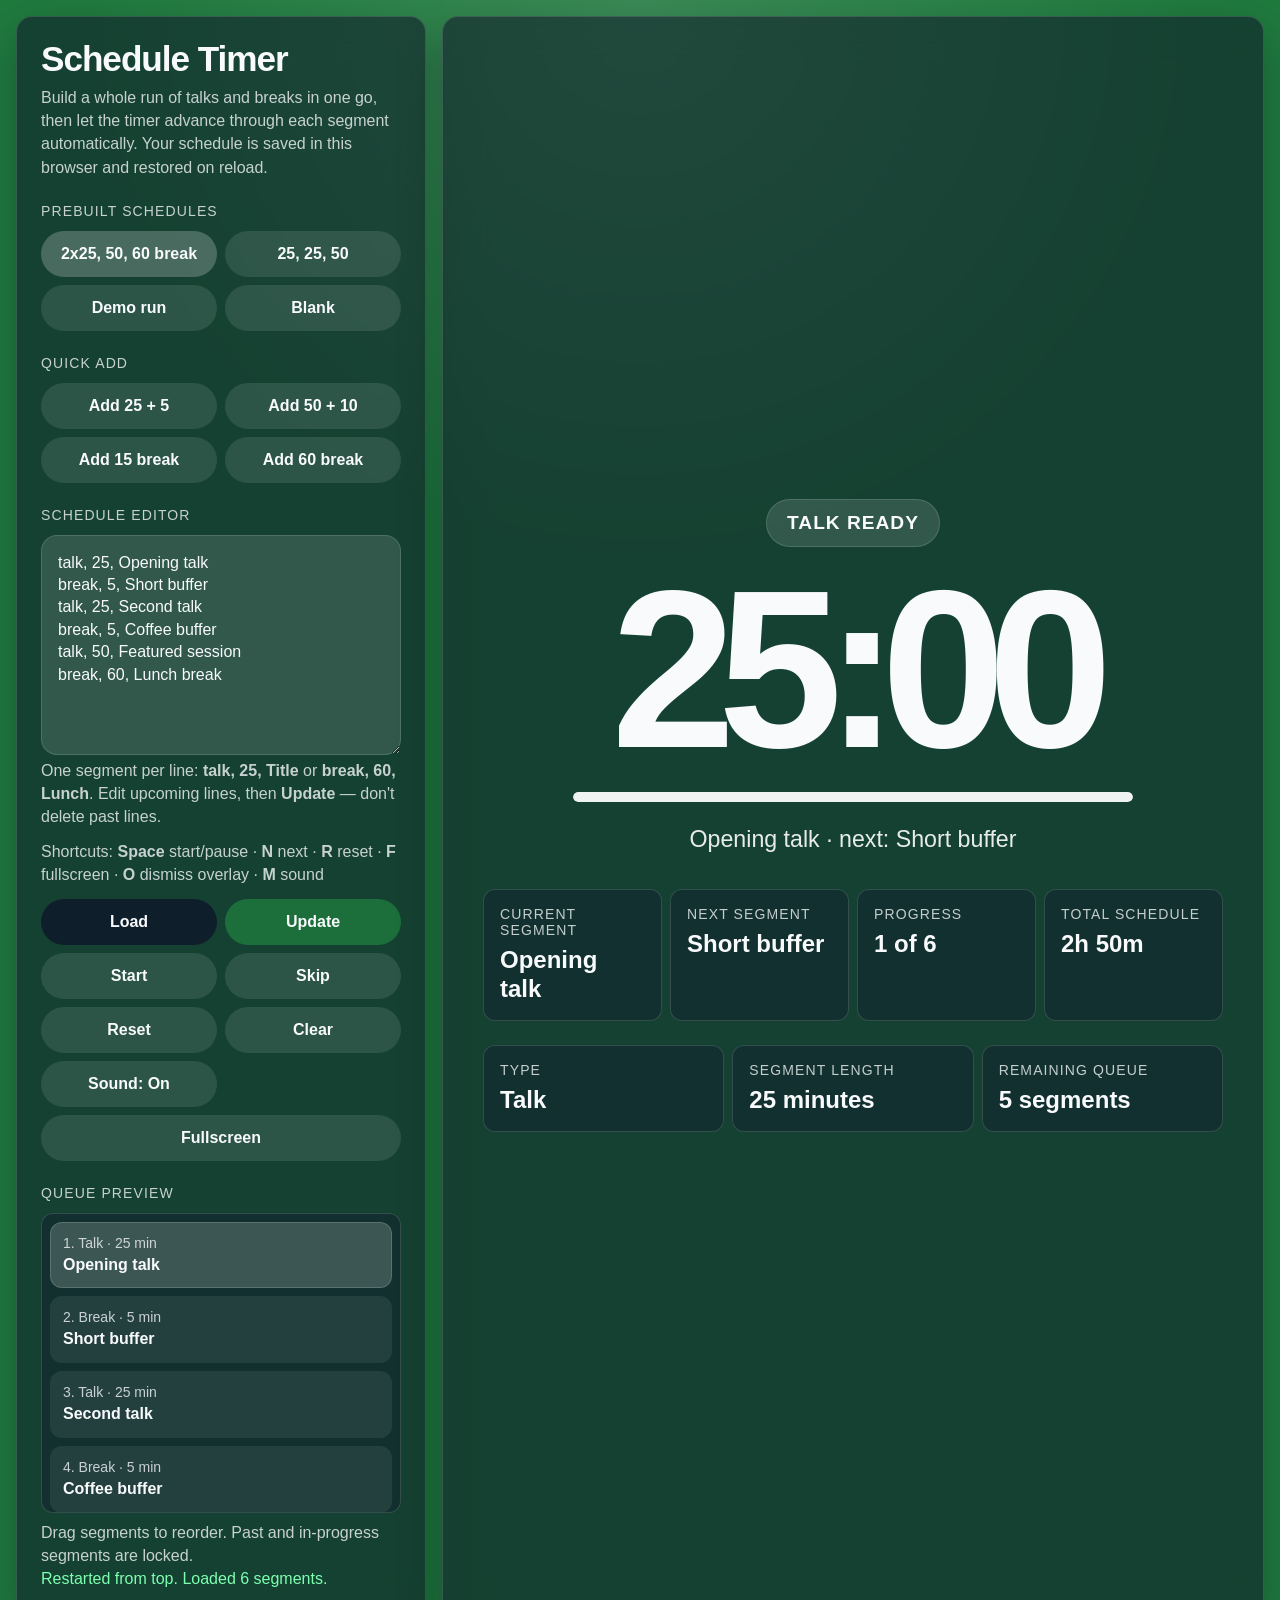
==== archive/conference_timer_v19.html @ fa5842e4 "Fix WRAP IT UP overlay re-popping after dismiss; version v19 Dismissing the WRAP IT UP overlay used " ====
<!DOCTYPE html>
<html lang="en">
<head>
  <meta charset="UTF-8" />
  <meta name="viewport" content="width=device-width, initial-scale=1.0" />
  <meta name="color-scheme" content="dark" />
  <meta name="description" content="A conference session timer: build a run of talks and breaks, then let the countdown advance through each segment automatically." />
  <title>Conference Session Timer</title>
  <link href="https://api.fontshare.com/v2/css?f[]=satoshi@400,500,700,900&display=swap" rel="stylesheet">
  <style>
:root {
  --text-xs: clamp(0.75rem, 0.7rem + 0.25vw, 0.875rem);
  --text-sm: clamp(0.875rem, 0.8rem + 0.35vw, 1rem);
  --text-base: clamp(1rem, 0.95rem + 0.25vw, 1.125rem);
  --text-lg: clamp(1.125rem, 1rem + 0.75vw, 1.5rem);
  --text-xl: clamp(1.5rem, 1.2rem + 1.25vw, 2.25rem);
  --space-1: 0.25rem;
  --space-2: 0.5rem;
  --space-3: 0.75rem;
  --space-4: 1rem;
  --space-5: 1.25rem;
  --space-6: 1.5rem;
  --space-8: 2rem;
  --space-10: 2.5rem;
  --space-12: 3rem;
  --radius-md: 0.75rem;
  --radius-lg: 1rem;
  --radius-full: 9999px;
  --font-body: 'Satoshi', 'Inter', sans-serif;
  --line: rgba(255,255,255,0.14);
  --glass: rgba(15,23,42,0.38);
  --glass-strong: rgba(15,23,42,0.56);
  --text: #f8fafc;
  --muted: rgba(248,250,252,0.78);
  --green: #1f7a3e;
  --yellow: #d8a413;
  --orange: #d96b19;
  --red: #ba1e28;
  --transition: 180ms cubic-bezier(0.16, 1, 0.3, 1);
  --shadow: 0 18px 45px rgba(2, 6, 23, 0.28);
}

* { box-sizing: border-box; }
html, body { margin: 0; min-height: 100%; }
body {
  min-height: 100dvh;
  font-family: var(--font-body);
  color: var(--text);
  background: var(--green);
  transition: background 400ms ease;
  padding: var(--space-4);
}

body.phase-green  { background: radial-gradient(circle at top, rgba(255,255,255,0.12), transparent 32%), var(--green); }
body.phase-yellow { background: radial-gradient(circle at top, rgba(255,255,255,0.12), transparent 32%), var(--yellow); }
body.phase-orange { background: radial-gradient(circle at top, rgba(255,255,255,0.12), transparent 32%), var(--orange); }
body.phase-red    { background: radial-gradient(circle at top, rgba(255,255,255,0.12), transparent 32%), var(--red); }
body.phase-blink-a { background: var(--red); }
body.phase-blink-b { background: var(--yellow); }

.app {
  width: min(1280px, 100%);
  margin: 0 auto;
  display: grid;
  grid-template-columns: 410px 1fr;
  gap: var(--space-4);
  min-height: calc(100dvh - 2rem);
}

.panel,
.display {
  background: var(--glass-strong);
  border: 1px solid var(--line);
  border-radius: var(--radius-lg);
  box-shadow: var(--shadow);
  backdrop-filter: blur(18px);
}

.panel {
  padding: var(--space-6);
  display: flex;
  flex-direction: column;
  gap: var(--space-6);
  overflow-y: auto;
}

h1 {
  margin: 0 0 var(--space-2);
  font-size: var(--text-xl);
  line-height: 1.05;
  font-weight: 900;
  letter-spacing: -0.03em;
}

.intro, .hint, .helper {
  margin: 0;
  font-size: var(--text-sm);
  color: var(--muted);
  line-height: 1.45;
}

#validationMessage.success { color: #7dffb0; }
#validationMessage.error   { color: #ff9d9d; }

.section-label {
  margin: 0 0 var(--space-3);
  font-size: var(--text-xs);
  text-transform: uppercase;
  letter-spacing: 0.08em;
  color: var(--muted);
}

.preset-grid, .button-grid, .quick-grid,
.meta-grid, .summary-grid { display: grid; gap: var(--space-2); }

.preset-grid, .button-grid, .quick-grid {
  grid-template-columns: repeat(2, minmax(0, 1fr));
}

button, textarea, input, select { font: inherit; color: var(--text); }

button {
  min-height: 46px;
  border-radius: var(--radius-full);
  border: 0;
  padding: 0 var(--space-4);
  background: rgba(255,255,255,0.1);
  font-size: var(--text-sm);
  font-weight: 700;
  cursor: pointer;
  transition: transform var(--transition), background var(--transition), opacity var(--transition);
}

button:hover  { transform: translateY(-1px); }
button.active { background: rgba(255,255,255,0.22); }
button.primary { background: rgba(15,23,42,0.82); }
button.update { background: rgba(31, 122, 62, 0.8); }
button.update:hover { background: rgba(31, 122, 62, 1); }
button.wide   { grid-column: 1 / -1; }

textarea {
  width: 100%;
  min-height: 220px;
  border-radius: var(--radius-lg);
  border: 1px solid rgba(255,255,255,0.14);
  background: rgba(255,255,255,0.12);
  padding: var(--space-4);
  resize: vertical;
  line-height: 1.4;
}

.display {
  padding: clamp(var(--space-6), 4vw, var(--space-10));
  display: grid;
  align-items: center;
  position: relative;
  overflow: hidden;
}

.display-inner {
  width: 100%;
  display: grid;
  gap: var(--space-6);
  justify-items: center;
  text-align: center;
  position: relative;
}

.status-pill {
  min-height: 48px;
  display: inline-flex;
  align-items: center;
  justify-content: center;
  padding: 0 var(--space-5);
  border-radius: var(--radius-full);
  border: 1px solid rgba(255,255,255,0.14);
  background: rgba(255,255,255,0.12);
  font-size: clamp(1rem, 1vw + 0.9rem, 1.2rem);
  font-weight: 700;
  text-transform: uppercase;
  letter-spacing: 0.05em;
  transition: opacity 180ms ease;
}

.time {
  margin: 0;
  font-size: clamp(5rem, 18vw, 14rem);
  line-height: 0.88;
  letter-spacing: -0.08em;
  font-weight: 900;
  font-variant-numeric: tabular-nums lining-nums;
}

.progress-bar {
  width: min(560px, 100%);
  height: 10px;
  border-radius: var(--radius-full);
  background: rgba(255,255,255,0.14);
  overflow: hidden;
}

.progress-fill {
  height: 100%;
  width: 100%;
  border-radius: var(--radius-full);
  background: rgba(255,255,255,0.92);
  transition: width 500ms linear;
}

.subline {
  font-size: clamp(1rem, 1.2vw + 0.9rem, 1.45rem);
  color: rgba(255,255,255,0.9);
  transition: opacity 180ms ease;
}

.summary-grid {
  width: 100%;
  grid-template-columns: repeat(4, minmax(0, 1fr));
  margin-top: var(--space-3);
  transition: opacity 180ms ease;
}

.summary-card, .meta-card, .schedule-list {
  background: var(--glass);
  border: 1px solid var(--line);
  border-radius: var(--radius-md);
}

.summary-card, .meta-card {
  padding: var(--space-4);
  text-align: left;
}

.summary-card span, .meta-card span {
  display: block;
  margin-bottom: var(--space-2);
  font-size: var(--text-xs);
  text-transform: uppercase;
  letter-spacing: 0.08em;
  color: var(--muted);
}

.summary-card strong, .meta-card strong {
  display: block;
  font-size: var(--text-lg);
  line-height: 1.2;
}

.schedule-list {
  max-height: 300px;
  overflow: auto;
  padding: var(--space-2);
  display: grid;
  gap: var(--space-2);
}

.schedule-row {
  border-radius: var(--radius-md);
  padding: var(--space-3);
  display: grid;
  gap: var(--space-1);
  background: rgba(255,255,255,0.08);
  border: 1px solid transparent;
  text-align: left;
}

.schedule-row.active {
  background: rgba(255,255,255,0.18);
  border-color: rgba(255,255,255,0.16);
}

.schedule-row small  { color: var(--muted); font-size: var(--text-xs); }
.schedule-row strong { font-size: var(--text-sm); line-height: 1.3; }

.schedule-row[draggable] { cursor: grab; }
.schedule-row[draggable]:active { cursor: grabbing; }
.schedule-row.dragging { opacity: 0.4; }
.schedule-row.drag-over-top { border-top: 2px solid rgba(255,255,255,0.85); }
.schedule-row.drag-over-bottom { border-bottom: 2px solid rgba(255,255,255,0.85); }

.meta-grid {
  width: 100%;
  grid-template-columns: repeat(3, minmax(0, 1fr));
  transition: opacity 180ms ease;
}

/* ── Wrap overlay ── */
.wrap-overlay {
  position: fixed;
  inset: 0;
  z-index: 9999;
  display: grid;
  place-items: center;
  padding: 2rem;
  background: var(--red);
  opacity: 0;
  pointer-events: none;
  transform: scale(0.98);
  transition: opacity 180ms ease, transform 180ms ease, background 180ms ease;
}

.wrap-overlay.visible {
  opacity: 1;
  pointer-events: auto;
  transform: scale(1);
}

.wrap-overlay-inner {
  text-align: center;
  max-width: 100%;
  display: flex;
  flex-direction: column;
  align-items: center;
  gap: 1.5rem;
}

.wrap-title {
  font-size: clamp(6rem, 18vw, 24rem);
  line-height: 0.9;
  font-weight: 900;
  letter-spacing: -0.08em;
  text-transform: uppercase;
  color: #fff;
  -webkit-text-stroke: 8px rgba(0, 0, 0, 0.35);
  text-shadow:
    0 4px 0 rgba(0, 0, 0, 0.25),
    0 0 20px rgba(0, 0, 0, 0.2),
    0 0 60px rgba(0, 0, 0, 0.2);
}

.wrap-timer {
  font-size: clamp(4rem, 12vw, 10rem);
  line-height: 0.9;
  font-weight: 900;
  letter-spacing: -0.08em;
  font-variant-numeric: tabular-nums lining-nums;
  color: rgba(255,255,255,0.92);
  text-shadow: 0 2px 0 rgba(0,0,0,0.2), 0 0 30px rgba(0,0,0,0.15);
}

.wrap-dismiss {
  font-size: clamp(0.9rem, 1.5vw, 1.2rem);
  font-weight: 700;
  letter-spacing: 0.06em;
  text-transform: uppercase;
  color: rgba(255,255,255,0.6);
}

body.wrap-mode .panel,
body.wrap-mode .status-pill,
body.wrap-mode .subline,
body.wrap-mode .summary-grid,
body.wrap-mode .meta-grid {
  opacity: 0.06;
  pointer-events: none;
  transition: opacity 180ms ease;
}

body.wrap-mode .time,
body.wrap-mode .progress-bar {
  opacity: 0.06;
  transition: opacity 180ms ease;
}

/* Wide screens: display as the hero on the left; controls become a spacious
   two-column card grid on the right, fixed to the viewport height so the
   main window never scrolls. */
@media (min-width: 1500px) {
  body { padding: var(--space-3); }

  .app {
    width: min(1920px, 100%);
    height: calc(100dvh - 1.5rem);
    grid-template-columns: 0.85fr 1.15fr;
    grid-template-areas: "display panel";
  }

  .display {
    grid-area: display;
    align-content: center;
  }

  .panel {
    grid-area: panel;
    display: grid;
    grid-template-columns: repeat(2, minmax(0, 1fr));
    grid-template-areas:
      "header  header"
      "presets editor"
      "quick   editor"
      "queue   editor";
    gap: var(--space-4) var(--space-6);
    align-items: stretch;
    padding: var(--space-5);
    overflow-y: auto;
  }

  .panel > section {
    background: var(--glass);
    border: 1px solid var(--line);
    border-radius: var(--radius-md);
    padding: var(--space-4) var(--space-5);
  }

  .panel .section-label { margin-bottom: var(--space-2); }

  .panel > section:nth-child(1) {
    grid-area: header;
    display: flex;
    align-items: center;
    gap: var(--space-8);
  }
  .panel > section:nth-child(1) h1 { margin: 0; white-space: nowrap; }
  .panel > section:nth-child(1) .intro { display: none; }

  .panel > section:nth-child(2) { grid-area: presets; }
  .panel > section:nth-child(3) { grid-area: quick; }

  .panel > section:nth-child(4) {
    grid-area: editor;
    display: flex;
    flex-direction: column;
  }
  .panel > section:nth-child(4) textarea { flex: 1; min-height: 90px; }
  .panel > section:nth-child(4) .button-grid { grid-template-columns: repeat(4, minmax(0, 1fr)); }
  .panel .button-grid button { padding: 0 var(--space-2); white-space: nowrap; min-height: 40px; }

  .panel > section:nth-child(5) {
    grid-area: queue;
    display: flex;
    flex-direction: column;
  }
  .panel > section:nth-child(5) .schedule-list { flex: 1; max-height: 260px; }
  .panel .schedule-row { padding: var(--space-2); }
}

@media (max-width: 1080px) {
  .app { grid-template-columns: 1fr; }
  .summary-grid, .meta-grid { grid-template-columns: 1fr; }
}

@media (max-width: 560px) {
  .preset-grid, .button-grid, .quick-grid { grid-template-columns: 1fr; }
  textarea { min-height: 180px; }
  .wrap-title { font-size: clamp(4rem, 22vw, 10rem); }
}

</style>
</head>
<body class="phase-green">
  <main class="app">
    <aside class="panel" aria-label="Schedule controls">
      <section>
        <h1>Schedule Timer</h1>
        <p class="intro">Build a whole run of talks and breaks in one go, then let the timer advance through each segment automatically. Your schedule is saved in this browser and restored on reload.</p>
      </section>

      <section>
        <p class="section-label">Prebuilt schedules</p>
        <div class="preset-grid">
          <button class="schedule-preset active" data-preset="sample">2x25, 50, 60 break</button>
          <button class="schedule-preset" data-preset="standard">25, 25, 50</button>
          <button class="schedule-preset" data-preset="short-demo">Demo run</button>
          <button class="schedule-preset" data-preset="blank">Blank</button>
        </div>
      </section>

      <section>
        <p class="section-label">Quick add</p>
        <div class="quick-grid">
          <button id="add25">Add 25 + 5</button>
          <button id="add50">Add 50 + 10</button>
          <button id="addBreak15">Add 15 break</button>
          <button id="addBreak60">Add 60 break</button>
        </div>
      </section>

      <section>
        <p class="section-label">Schedule editor</p>
        <textarea id="scheduleInput" spellcheck="false"></textarea>
        <p class="helper">
          One segment per line: <strong>talk, 25, Title</strong> or <strong>break, 60, Lunch</strong>. Edit upcoming lines, then <strong>Update</strong> — don't delete past lines.
        </p>
        <p class="helper" style="margin-top: var(--space-3);">
          Shortcuts: <strong>Space</strong> start/pause · <strong>N</strong> next · <strong>R</strong> reset · <strong>F</strong> fullscreen · <strong>O</strong> dismiss overlay · <strong>M</strong> sound
        </p>
        <div class="button-grid" style="margin-top: var(--space-3);">
          <button id="loadSchedule" class="primary">Load</button>
          <button id="updateLive" class="update">Update</button>
          <button id="startPause">Start</button>
          <button id="skip">Skip</button>
          <button id="reset">Reset</button>
          <button id="clearSchedule">Clear</button>
          <button id="soundToggle">Sound: On</button>
          <button id="fullscreen" class="wide">Fullscreen</button>
        </div>
      </section>

      <section>
        <p class="section-label">Queue preview</p>
        <div id="scheduleList" class="schedule-list"></div>
        <p class="helper" style="margin-top: var(--space-2);">Drag segments to reorder. Past and in-progress segments are locked.</p>
        <p id="validationMessage" class="hint">Schedule loaded.</p>
      </section>
    </aside>

    <section class="display" aria-label="Main countdown display">
      <div class="display-inner">
        <div id="statusPill" class="status-pill">Talk ready</div>
        <p id="timeLeft" class="time" aria-live="off">25:00</p>
        <div class="progress-bar" aria-hidden="true"><div id="progressFill" class="progress-fill"></div></div>
        <div id="subline" class="subline">Opening talk · next: Short buffer</div>

        <div class="summary-grid">
          <article class="summary-card">
            <span>Current segment</span>
            <strong id="currentSegment">Opening talk</strong>
          </article>
          <article class="summary-card">
            <span>Next segment</span>
            <strong id="nextSegment">Short buffer</strong>
          </article>
          <article class="summary-card">
            <span>Progress</span>
            <strong id="progressInfo">1 of 6</strong>
          </article>
          <article class="summary-card">
            <span>Total schedule</span>
            <strong id="totalDuration">2h 50m</strong>
          </article>
        </div>

        <div class="meta-grid">
          <article class="meta-card">
            <span>Type</span>
            <strong id="segmentType">Talk</strong>
          </article>
          <article class="meta-card">
            <span>Segment length</span>
            <strong id="segmentLength">25 minutes</strong>
          </article>
          <article class="meta-card">
            <span>Remaining queue</span>
            <strong id="remainingQueue">5 segments</strong>
          </article>
        </div>
      </div>
    </section>
  </main>

  <!-- Full-screen wrap overlay (kept out of .display so position:fixed covers the viewport) -->
  <div id="wrapOverlay" class="wrap-overlay" aria-live="assertive" aria-atomic="true">
    <div class="wrap-overlay-inner">
      <div class="wrap-title">WRAP IT UP!!!</div>
      <div id="wrapTimer" class="wrap-timer">00:00</div>
          <div class="wrap-dismiss">Press O or click to dismiss</div>
    </div>
  </div>

  <script>
const PRESETS = {
  sample: [
    'talk, 25, Opening talk',
    'break, 5, Short buffer',
    'talk, 25, Second talk',
    'break, 5, Coffee buffer',
    'talk, 50, Featured session',
    'break, 60, Lunch break'
  ].join('\n'),
  standard: [
    'talk, 25, Session 1',
    'break, 5, Buffer',
    'talk, 25, Session 2',
    'break, 5, Buffer',
    'talk, 50, Session 3',
    'break, 10, Buffer'
  ].join('\n'),
  'short-demo': [
    'talk, 3, Demo talk 1',
    'break, 1, Demo break',
    'talk, 3, Demo talk 2',
    'break, 1, Demo reset',
    'talk, 5, Demo keynote',
    'break, 2, Demo wrap'
  ].join('\n'),
  blank: ''
};

const STORAGE_KEY = 'conferenceTimer.v18';

const scheduleInput      = document.getElementById('scheduleInput');
const loadScheduleBtn    = document.getElementById('loadSchedule');
const updateLiveBtn      = document.getElementById('updateLive');
const clearScheduleBtn   = document.getElementById('clearSchedule');
const startPauseBtn      = document.getElementById('startPause');
const resetBtn           = document.getElementById('reset');
const skipBtn            = document.getElementById('skip');
const fullscreenBtn      = document.getElementById('fullscreen');
const soundBtn           = document.getElementById('soundToggle');
const schedulePresetBtns = [...document.querySelectorAll('.schedule-preset')];
const add25Btn           = document.getElementById('add25');
const add50Btn           = document.getElementById('add50');
const addBreak15Btn      = document.getElementById('addBreak15');
const addBreak60Btn      = document.getElementById('addBreak60');
const statusPill         = document.getElementById('statusPill');
const timeLeft           = document.getElementById('timeLeft');
const progressFill       = document.getElementById('progressFill');
const wrapOverlay        = document.getElementById('wrapOverlay');
const wrapTimerEl        = document.getElementById('wrapTimer');
const subline            = document.getElementById('subline');
const currentSegmentEl   = document.getElementById('currentSegment');
const nextSegmentEl      = document.getElementById('nextSegment');
const progressInfoEl     = document.getElementById('progressInfo');
const totalDurationEl    = document.getElementById('totalDuration');
const segmentTypeEl      = document.getElementById('segmentType');
const segmentLengthEl    = document.getElementById('segmentLength');
const remainingQueueEl   = document.getElementById('remainingQueue');
const scheduleListEl     = document.getElementById('scheduleList');
const validationMessageEl = document.getElementById('validationMessage');
const body               = document.body;

let schedule          = [];
let currentIndex      = 0;
let remainingSeconds  = 0;
let timerRunning      = false;
let timerId           = null;
let deadline          = 0;
let blinkState        = false;
let blinkTimerId      = null;
let overlayDismissed  = false;
let overlayActive     = false;
let scheduleComplete  = false;
let soundMuted        = false;
let alertedPhase      = 'green';
let dragIndex         = null;
let started           = false;

const PHASE_RANK = { green: 0, yellow: 1, orange: 2, red: 3, blink: 4 };

/* ── Feedback helpers ── */

function setMessage(text, type) {
  validationMessageEl.textContent = text;
  validationMessageEl.classList.toggle('success', type === 'success');
  validationMessageEl.classList.toggle('error', type === 'error');
}

function escapeHtml(str) {
  return String(str).replace(/[&<>"']/g, c => ({
    '&': '&amp;', '<': '&lt;', '>': '&gt;', '"': '&quot;', "'": '&#39;'
  }[c]));
}

/* ── Persistence ── */

function persist() {
  try {
    localStorage.setItem(STORAGE_KEY, JSON.stringify({
      text: scheduleInput.value,
      index: currentIndex,
      muted: soundMuted
    }));
  } catch (_) {}
}

function restore() {
  try {
    const raw = localStorage.getItem(STORAGE_KEY);
    if (!raw) return false;
    const data = JSON.parse(raw);
    if (typeof data.muted === 'boolean') soundMuted = data.muted;
    updateSoundBtn();
    if (typeof data.text === 'string' && data.text.trim()) {
      scheduleInput.value = data.text;
      schedule = parseSchedule(data.text);
      currentIndex = Math.min(Math.max(data.index ?? 0, 0), Math.max(schedule.length - 1, 0));
      remainingSeconds = schedule[currentIndex].seconds;
      schedulePresetBtns.forEach(b => b.classList.remove('active'));
      render();
      setMessage(`Restored saved schedule (${schedule.length} segments).`, 'success');
      return true;
    }
  } catch (_) {}
  return false;
}

/* ── Schedule parsing ── */

function getTalkWarnings(minutes) {
  if (minutes === 25) return { yellow: 7*60, orange: 5*60, red: 2*60, blink: 60 };
  if (minutes === 50) return { yellow: 10*60, orange: 5*60, red: 2*60, blink: 60 };
  const total = minutes * 60;
  return {
    yellow: Math.max(3*60, Math.round(total * 0.28)),
    orange: Math.max(2*60, Math.round(total * 0.2)),
    red:    Math.max(60,   Math.round(total * 0.08)),
    blink:  Math.max(30,   Math.round(total * 0.04))
  };
}

function parseSchedule(text) {
  const lines = text.split('\n').map(l => l.trim()).filter(Boolean);
  if (!lines.length) throw new Error('Add at least one schedule segment.');
  return lines.map((line, index) => {
    const parts = line.split(',').map(p => p.trim());
    if (parts.length < 2) throw new Error(`Line ${index + 1} must include type and minutes.`);
    const type    = parts[0].toLowerCase();
    const minutes = Number(parts[1]);
    const title   = parts.slice(2).join(', ') || (type === 'break' ? `Break ${index+1}` : `Talk ${index+1}`);
    if (!['talk','break'].includes(type)) throw new Error(`Line ${index + 1} must start with talk or break.`);
    if (!Number.isFinite(minutes) || minutes <= 0) throw new Error(`Line ${index + 1} needs a valid minute value.`);
    const base = { type, title, minutes, seconds: Math.round(minutes * 60) };
    return type === 'talk' ? { ...base, warnings: getTalkWarnings(minutes) } : { ...base, warnings: null };
  });
}

/* ── Formatting ── */

function formatTime(totalSeconds) {
  const s = Math.max(0, Math.floor(totalSeconds));
  const h = Math.floor(s / 3600);
  const m = Math.floor((s % 3600) / 60);
  const sec = s % 60;
  if (h) return `${h}:${String(m).padStart(2,'0')}:${String(sec).padStart(2,'0')}`;
  return `${String(m).padStart(2,'0')}:${String(sec).padStart(2,'0')}`;
}

function formatDuration(totalMinutes) {
  const h = Math.floor(totalMinutes/60), m = totalMinutes%60;
  if (h && m) return `${h}h ${m}m`;
  if (h) return `${h}h`;
  return `${m}m`;
}

/* ── Timer control ── */

function running() { return timerRunning; }

function stopTimer() {
  timerRunning = false;
  deadline = 0;
  if (timerId !== null) { clearInterval(timerId); timerId = null; }
}

function startTimer() {
  if (scheduleComplete) {
    setMessage('Schedule complete — press Load to restart.', 'error');
    return;
  }
  if (!schedule.length || running()) return;
  if (remainingSeconds <= 0) {
    goToNextSegment();
    if (!schedule.length || scheduleComplete) return;
  }
  started = true;
  timerRunning = true;
  deadline = performance.now() + remainingSeconds * 1000;
  if (timerId === null) timerId = setInterval(tick, 1000);
  render();
}

function pauseTimer() {
  if (!timerRunning) return;
  remainingSeconds = Math.max(0, Math.ceil((deadline - performance.now()) / 1000));
  stopTimer();
  render();
}

function tick() {
  if (!timerRunning) return;
  const now = performance.now();
  if (now >= deadline) {
    remainingSeconds = 0;
    updateTimerUI();
    finishSegment();
    return;
  }
  const fresh = Math.ceil((deadline - now) / 1000);
  if (fresh !== remainingSeconds) {
    remainingSeconds = fresh;
    updateTimerUI();
  }
  alertForPhase(colorPhase(currentSegment()));
}

function finishSegment() {
  playChime();
  goToNextSegment(true);
}

function goToNextSegment(anchor = false) {
  if (!schedule.length) return;
  if (currentIndex < schedule.length - 1) {
    const prevEnd = deadline;
    currentIndex++;
    remainingSeconds = schedule[currentIndex].seconds;
    blinkState = false;
    overlayDismissed = false;
    scheduleComplete = false;
    alertedPhase = 'green';
    started = true;
    if (timerRunning) {
      if (anchor && prevEnd > 0) deadline = prevEnd + remainingSeconds * 1000;
      else deadline = performance.now() + remainingSeconds * 1000;
      remainingSeconds = Math.max(0, Math.ceil((deadline - performance.now()) / 1000));
    }
    if (schedule[currentIndex].type === 'talk') {
      overlayActive = false;
      overlayDismissed = false;
    }
    render();
    return;
  }
  stopTimer();
  remainingSeconds = 0;
  scheduleComplete = true;
  overlayActive = false;
  overlayDismissed = false;
  render();
}

function resetSegment() {
  if (!schedule.length) return;
  const wasRunning = timerRunning;
  stopTimer();
  remainingSeconds = schedule[currentIndex].seconds;
  blinkState = false;
  overlayDismissed = false;
  overlayActive = false;
  scheduleComplete = false;
  alertedPhase = 'green';
  render();
  if (wasRunning) startTimer();
}

/* ── Schedule actions ── */

function setPreset(name) {
  schedulePresetBtns.forEach(b => b.classList.toggle('active', b.dataset.preset === name));
  scheduleInput.value = PRESETS[name];
  if (name !== 'blank') loadSchedule();
  else {
    schedule = []; currentIndex = 0; remainingSeconds = 0; scheduleComplete = false;
    started = false;
    overlayActive = false; overlayDismissed = false;
    stopTimer(); render();
    setMessage('Schedule cleared — use quick add or write your own.', 'success');
  }
}

function loadSchedule() {
  try {
    schedule          = parseSchedule(scheduleInput.value);
    currentIndex      = 0;
    remainingSeconds  = schedule[0].seconds;
    blinkState        = false;
    overlayDismissed  = false;
    overlayActive     = false;
    scheduleComplete  = false;
    alertedPhase      = 'green';
    started           = false;
    stopTimer();
    setMessage(`Restarted from top. Loaded ${schedule.length} segments.`, 'success');
    render();
  } catch (e) {
    setMessage(e.message, 'error');
  }
}

function updateLiveSchedule() {
  if (!schedule.length) {
    setMessage('Nothing to update yet — load or quick-add a schedule first.', 'error');
    return;
  }
  try {
    const newParsed = parseSchedule(scheduleInput.value);
    const pastAndCurrent = schedule.slice(0, currentIndex + 1);
    const future = newParsed.slice(currentIndex + 1);
    schedule = [...pastAndCurrent, ...future];
    if (future.length) scheduleComplete = false;
    setMessage('Upcoming segments updated live.', 'success');
    render();
  } catch (e) {
    setMessage(`Live update failed: ${e.message}`, 'error');
  }
}

function clearSchedule() {
  scheduleInput.value = '';
  schedule = []; currentIndex = 0; remainingSeconds = 0; scheduleComplete = false;
  started = false;
  overlayActive = false; overlayDismissed = false;
  stopTimer();
  setMessage('Schedule cleared.', 'success');
  render();
}

function appendLine(text) {
  scheduleInput.value = scheduleInput.value.trim()
    ? `${scheduleInput.value.trim()}\n${text}` : text;
}

function quickAdd(line) {
  appendLine(line);
  if (schedule.length === 0) loadSchedule();
  else updateLiveSchedule();
}

/* ── Drag-and-drop reordering ── */

function syncTextareaFromSchedule() {
  scheduleInput.value = schedule.map(seg => `${seg.type}, ${seg.minutes}, ${seg.title}`).join('\n');
}

function reorderSegment(from, to, before) {
  const [seg] = schedule.splice(from, 1);
  let insertAt;
  if (before) insertAt = to <= from ? to : to - 1;
  else insertAt = to < from ? to + 1 : to;
  schedule.splice(insertAt, 0, seg);
  syncTextareaFromSchedule();
  setMessage('Schedule reordered.', 'success');
  render();
}

/* ── Audio ── */

let audioCtx = null;

function ensureAudio() {
  if (soundMuted) return null;
  const AC = window.AudioContext || window.webkitAudioContext;
  if (!AC) return null;
  if (!audioCtx) audioCtx = new AC();
  if (audioCtx.state === 'suspended') audioCtx.resume();
  return audioCtx;
}

function beep(freq, dur, delay = 0, gain = 0.2) {
  const ctx = ensureAudio();
  if (!ctx) return;
  const t = ctx.currentTime + delay;
  const osc = ctx.createOscillator();
  const g = ctx.createGain();
  osc.type = 'sine';
  osc.frequency.value = freq;
  g.gain.setValueAtTime(gain, t);
  g.gain.exponentialRampToValueAtTime(0.0001, t + dur);
  osc.connect(g).connect(ctx.destination);
  osc.start(t);
  osc.stop(t + dur + 0.02);
}

function playChime() {
  beep(660, 0.15);
  beep(880, 0.25, 0.15);
}

function toggleSound() {
  soundMuted = !soundMuted;
  updateSoundBtn();
  persist();
  if (!soundMuted) beep(880, 0.12);
}

function updateSoundBtn() {
  soundBtn.textContent = soundMuted ? 'Sound: Off' : 'Sound: On';
  soundBtn.classList.toggle('active', !soundMuted);
  soundBtn.setAttribute('aria-pressed', String(!soundMuted));
}

/* ── Phase colors ── */

function colorPhase(segment) {
  if (!segment || segment.type === 'break') return 'green';
  const w = segment.warnings;
  if (remainingSeconds <= w.blink) return 'blink';
  if (remainingSeconds <= w.red) return 'red';
  if (remainingSeconds <= w.orange) return 'orange';
  if (remainingSeconds <= w.yellow) return 'yellow';
  return 'green';
}

function alertForPhase(phase) {
  if (soundMuted) return;
  if (PHASE_RANK[phase] > PHASE_RANK[alertedPhase]) {
    if (phase === 'yellow') beep(440, 0.15);
    else if (phase === 'orange') { beep(523, 0.12); beep(659, 0.12, 0.15); }
    else if (phase === 'red') { beep(659, 0.12); beep(659, 0.12, 0.15); beep(659, 0.12, 0.3); }
    alertedPhase = phase;
  }
  if (phase === 'blink') beep(1200, 0.06);
}

function syncOverlayBlink() {
  wrapOverlay.style.background = blinkState ? 'var(--red)' : 'var(--yellow)';
}

function blinkTick() {
  blinkState = !blinkState;
  body.classList.remove('phase-blink-a', 'phase-blink-b');
  body.classList.add(blinkState ? 'phase-blink-a' : 'phase-blink-b');
  syncOverlayBlink();
}

function startBlink() {
  if (blinkTimerId !== null) return;
  blinkTimerId = setInterval(blinkTick, 450);
}

function stopBlink() {
  if (blinkTimerId !== null) {
    clearInterval(blinkTimerId);
    blinkTimerId = null;
  }
}

function dismissOverlay() {
  if (!overlayActive || overlayDismissed) return;
  overlayDismissed = true;
  overlayActive = false;
  stopBlink();
  body.classList.remove('wrap-mode');
  wrapOverlay.classList.remove('visible');
}

function applyColors(segment) {
  body.className = '';

  if (scheduleComplete || !segment) {
    body.classList.add('phase-green');
  } else if (segment.type === 'break') {
    body.classList.add('phase-green');
  } else {
    const phase = colorPhase(segment);
    if (phase === 'blink') {
      if (remainingSeconds > 0 && !overlayActive && !overlayDismissed) {
        overlayActive = true;
      }
      body.classList.add(blinkState ? 'phase-blink-a' : 'phase-blink-b');
    } else {
      body.classList.add(phase === 'green' ? 'phase-green' : `phase-${phase}`);
    }
  }

  if (overlayActive && !overlayDismissed) {
    body.classList.add('wrap-mode');
    wrapOverlay.classList.add('visible');
    syncOverlayBlink();
    startBlink();
  } else {
    body.classList.remove('wrap-mode');
    wrapOverlay.classList.remove('visible');
    stopBlink();
  }
}

/* ── Rendering ── */

function renderScheduleList() {
  if (!schedule.length) {
    scheduleListEl.innerHTML = '<div class="schedule-row"><strong>No schedule loaded</strong><small>Add lines and load the schedule.</small></div>';
    return;
  }
  scheduleListEl.innerHTML = schedule.map((seg, i) => {
    const draggable = !isLocked(i) ? ' draggable="true"' : '';
    return `
    <div class="schedule-row${i === currentIndex ? ' active' : ''}" data-index="${i}"${draggable}>
      <small>${i+1}. ${seg.type === 'talk' ? 'Talk' : 'Break'} · ${seg.minutes} min</small>
      <strong>${escapeHtml(seg.title)}</strong>
    </div>`;
  }).join('');
}

function updateTimerUI() {
  const current = currentSegment();
  const formatted = formatTime(remainingSeconds);

  timeLeft.textContent    = formatted;
  wrapTimerEl.textContent = formatted;
  document.title = `${formatted} · Conference Session Timer`;

  progressFill.style.width = current && current.seconds > 0
    ? `${Math.max(0, Math.min(100, (remainingSeconds / current.seconds) * 100))}%`
    : '0%';

  applyColors(current);
}

function updateSummaryUI() {
  const current = currentSegment();
  const next    = nextSegment();
  const totalMinutes = schedule.reduce((s, seg) => s + seg.minutes, 0);

  let status;
  if (scheduleComplete) status = 'Schedule complete';
  else if (!current) status = 'No schedule loaded';
  else status = current.type === 'talk'
    ? (running() ? 'Talk in progress' : 'Talk ready')
    : (running() ? 'Break in progress' : 'Break ready');

  statusPill.textContent = status;
  currentSegmentEl.textContent  = current ? current.title : '—';
  nextSegmentEl.textContent     = next ? next.title : 'End of schedule';
  progressInfoEl.textContent    = schedule.length ? `${Math.min(currentIndex+1, schedule.length)} of ${schedule.length}` : '0 of 0';
  totalDurationEl.textContent   = formatDuration(totalMinutes);
  segmentTypeEl.textContent     = current ? (current.type === 'talk' ? 'Talk' : 'Break') : '—';
  segmentLengthEl.textContent   = current ? `${current.minutes} minutes` : '—';
  remainingQueueEl.textContent  = schedule.length ? `${Math.max(schedule.length - currentIndex - 1, 0)} segments` : '0 segments';
  subline.textContent           = current ? `${current.title} · next: ${next ? next.title : 'End of schedule'}` : 'Load a schedule to begin';
  startPauseBtn.textContent     = running() ? 'Pause' : 'Start';
}

function render() {
  updateTimerUI();
  updateSummaryUI();
  applyColors(currentSegment());
  renderScheduleList();
  persist();
}

/* ── Helpers for events ── */

function currentSegment() { return schedule[currentIndex] || null; }
function nextSegment()    { return schedule[currentIndex + 1] || null; }

async function toggleFullscreen() {
  try {
    if (!document.fullscreenElement) await document.documentElement.requestFullscreen();
    else await document.exitFullscreen();
  } catch (_) {}
}

/* ── Event wiring ── */

schedulePresetBtns.forEach(b => b.addEventListener('click', () => setPreset(b.dataset.preset)));
loadScheduleBtn.addEventListener('click', loadSchedule);
updateLiveBtn.addEventListener('click', updateLiveSchedule);
clearScheduleBtn.addEventListener('click', clearSchedule);
startPauseBtn.addEventListener('click', () => running() ? pauseTimer() : startTimer());
resetBtn.addEventListener('click', resetSegment);
skipBtn.addEventListener('click', goToNextSegment);
fullscreenBtn.addEventListener('click', toggleFullscreen);
soundBtn.addEventListener('click', toggleSound);

add25Btn.addEventListener('click', () => quickAdd('talk, 25, New 25 minute talk'));
add50Btn.addEventListener('click', () => quickAdd('talk, 50, New 50 minute talk'));
addBreak15Btn.addEventListener('click', () => quickAdd('break, 15, Short break'));
addBreak60Btn.addEventListener('click', () => quickAdd('break, 60, Meal break'));

/* ── Drag-and-drop wiring (delegated on the queue list) ── */

function isLocked(index) {
  return started && index <= currentIndex;
}

function dragRowFromEvent(e) {
  return e.target && e.target.closest ? e.target.closest('.schedule-row') : null;
}

function clearDragState() {
  dragIndex = null;
  scheduleListEl.querySelectorAll('.dragging, .drag-over-top, .drag-over-bottom')
    .forEach(el => el.classList.remove('dragging', 'drag-over-top', 'drag-over-bottom'));
}

scheduleListEl.addEventListener('dragstart', e => {
  const row = dragRowFromEvent(e);
  if (!row || !row.draggable) { e.preventDefault(); return; }
  dragIndex = Number(row.dataset.index);
  row.classList.add('dragging');
  e.dataTransfer.effectAllowed = 'move';
  e.dataTransfer.setData('text/plain', String(dragIndex));
});

scheduleListEl.addEventListener('dragover', e => {
  if (dragIndex === null) return;
  const row = dragRowFromEvent(e);
  if (!row) return;
  const i = Number(row.dataset.index);
  if (i === dragIndex || isLocked(i)) return;
  e.preventDefault();
  e.dataTransfer.dropEffect = 'move';
  const rect = row.getBoundingClientRect();
  const before = e.clientY < rect.top + rect.height / 2;
  row.classList.remove('drag-over-top', 'drag-over-bottom');
  row.classList.add(before ? 'drag-over-top' : 'drag-over-bottom');
});

scheduleListEl.addEventListener('dragleave', e => {
  const row = dragRowFromEvent(e);
  if (row) row.classList.remove('drag-over-top', 'drag-over-bottom');
});

scheduleListEl.addEventListener('drop', e => {
  if (dragIndex === null) return;
  const row = dragRowFromEvent(e);
  if (!row) return;
  const i = Number(row.dataset.index);
  if (i === dragIndex || isLocked(i)) return;
  e.preventDefault();
  const rect = row.getBoundingClientRect();
  const before = e.clientY < rect.top + rect.height / 2;
  reorderSegment(dragIndex, i, before);
  clearDragState();
});

scheduleListEl.addEventListener('dragend', clearDragState);

document.addEventListener('keydown', e => {
  const tag = e.target.tagName;
  if (tag === 'INPUT' || tag === 'TEXTAREA' || tag === 'BUTTON' || tag === 'SELECT') return;

  if (e.code === 'Space') {
    e.preventDefault();
    running() ? pauseTimer() : startTimer();
  }
  if (e.key.toLowerCase() === 'n') goToNextSegment();
  if (e.key.toLowerCase() === 'r') resetSegment();
  if (e.key.toLowerCase() === 'f') toggleFullscreen();
  if (e.key.toLowerCase() === 'm') toggleSound();
  if (e.key.toLowerCase() === 'o') dismissOverlay();
});

wrapOverlay.addEventListener('click', dismissOverlay);

if (!restore()) setPreset('sample');

</script>
</body>
</html>
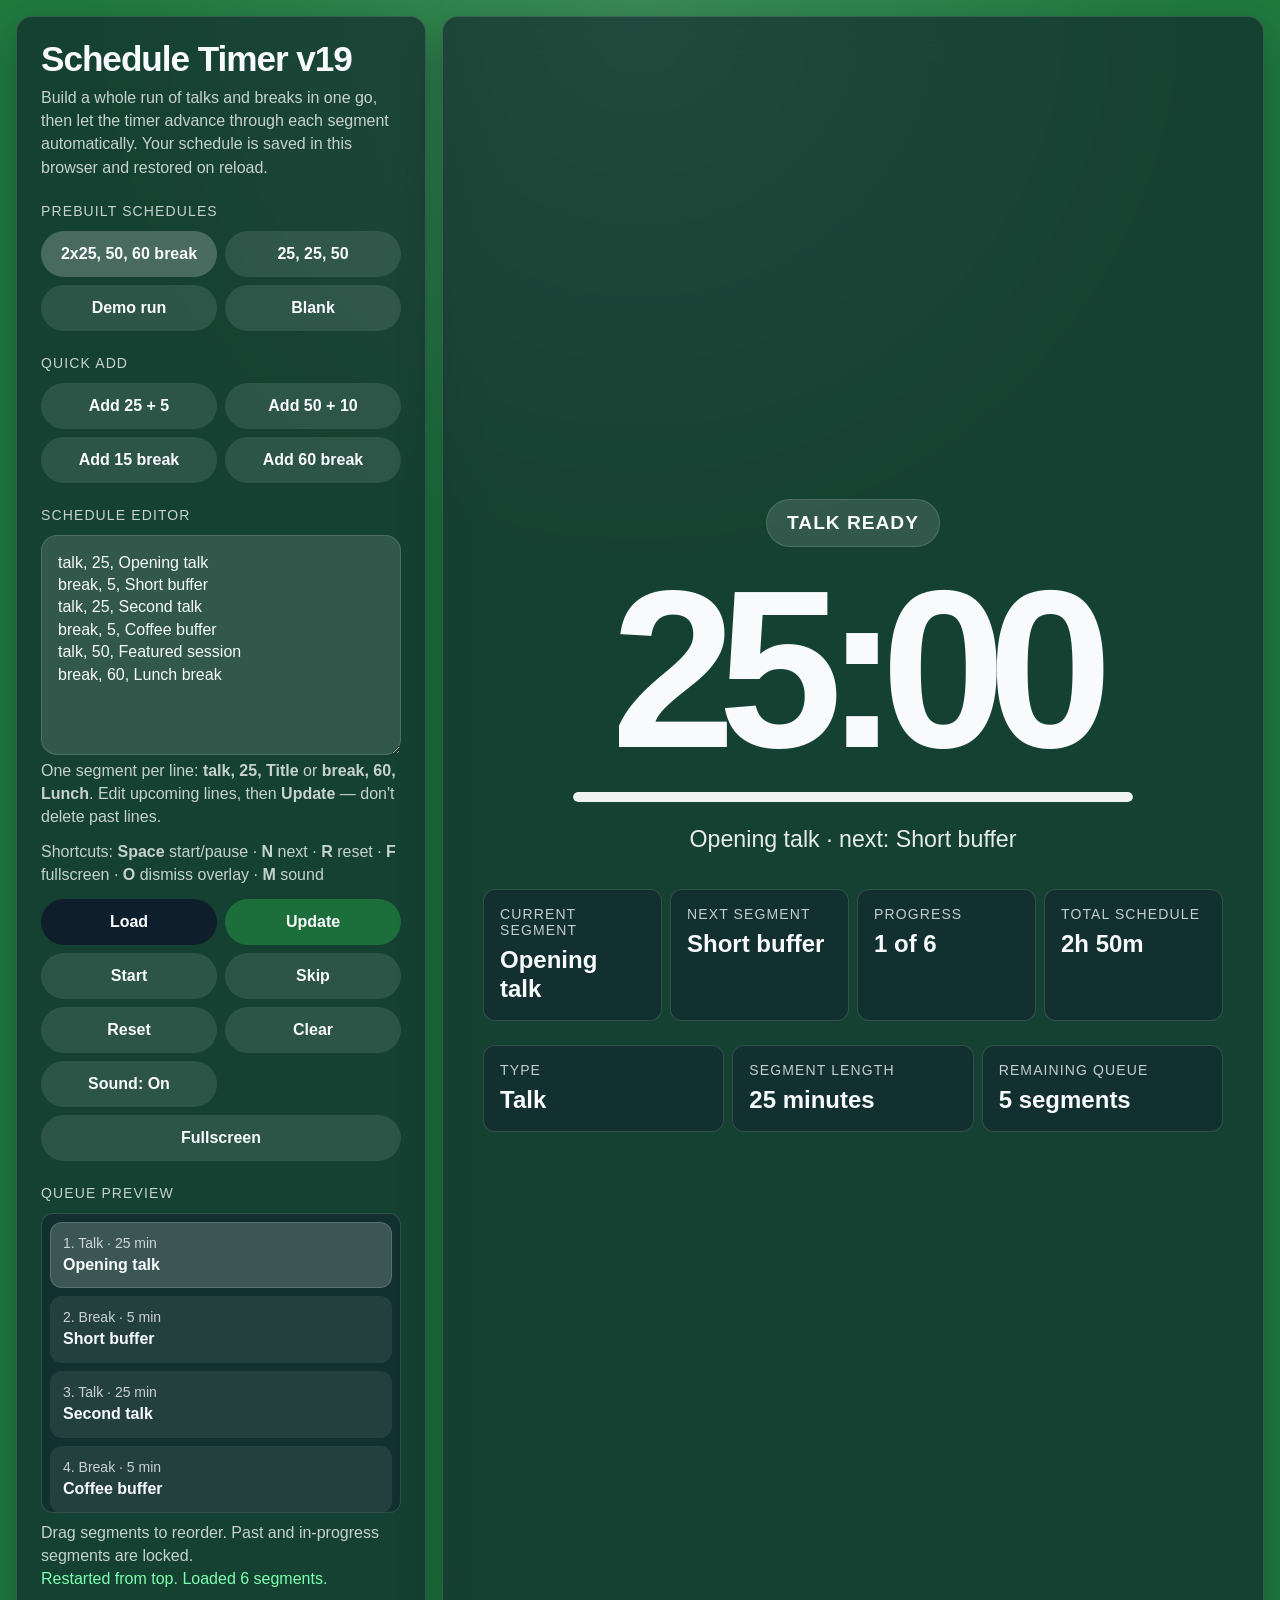
==== commit c83579d6: "Add version to page title and h1; update credential helpers Display VERSION constant (v19) in browse" ====
--- a/archive/conference_timer_v19.html
+++ b/archive/conference_timer_v19.html
@@ -5,7 +5,7 @@
   <meta name="viewport" content="width=device-width, initial-scale=1.0" />
   <meta name="color-scheme" content="dark" />
   <meta name="description" content="A conference session timer: build a run of talks and breaks, then let the countdown advance through each segment automatically." />
-  <title>Conference Session Timer</title>
+  <title>Conference Timer</title>
   <link href="https://api.fontshare.com/v2/css?f[]=satoshi@400,500,700,900&display=swap" rel="stylesheet">
   <style>
 :root {
@@ -558,6 +558,8 @@
   </div>
 
   <script>
+const VERSION = 'v19';
+
 const PRESETS = {
   sample: [
     'talk, 25, Opening talk',
@@ -602,6 +604,8 @@
 const add50Btn           = document.getElementById('add50');
 const addBreak15Btn      = document.getElementById('addBreak15');
 const addBreak60Btn      = document.getElementById('addBreak60');
+
+document.querySelector('h1').textContent = `Schedule Timer ${VERSION}`;
 const statusPill         = document.getElementById('statusPill');
 const timeLeft           = document.getElementById('timeLeft');
 const progressFill       = document.getElementById('progressFill');
@@ -1078,7 +1082,7 @@
 
   timeLeft.textContent    = formatted;
   wrapTimerEl.textContent = formatted;
-  document.title = `${formatted} · Conference Session Timer`;
+  document.title = `${formatted} · Conference Timer ${VERSION}`;
 
   progressFill.style.width = current && current.seconds > 0
     ? `${Math.max(0, Math.min(100, (remainingSeconds / current.seconds) * 100))}%`
